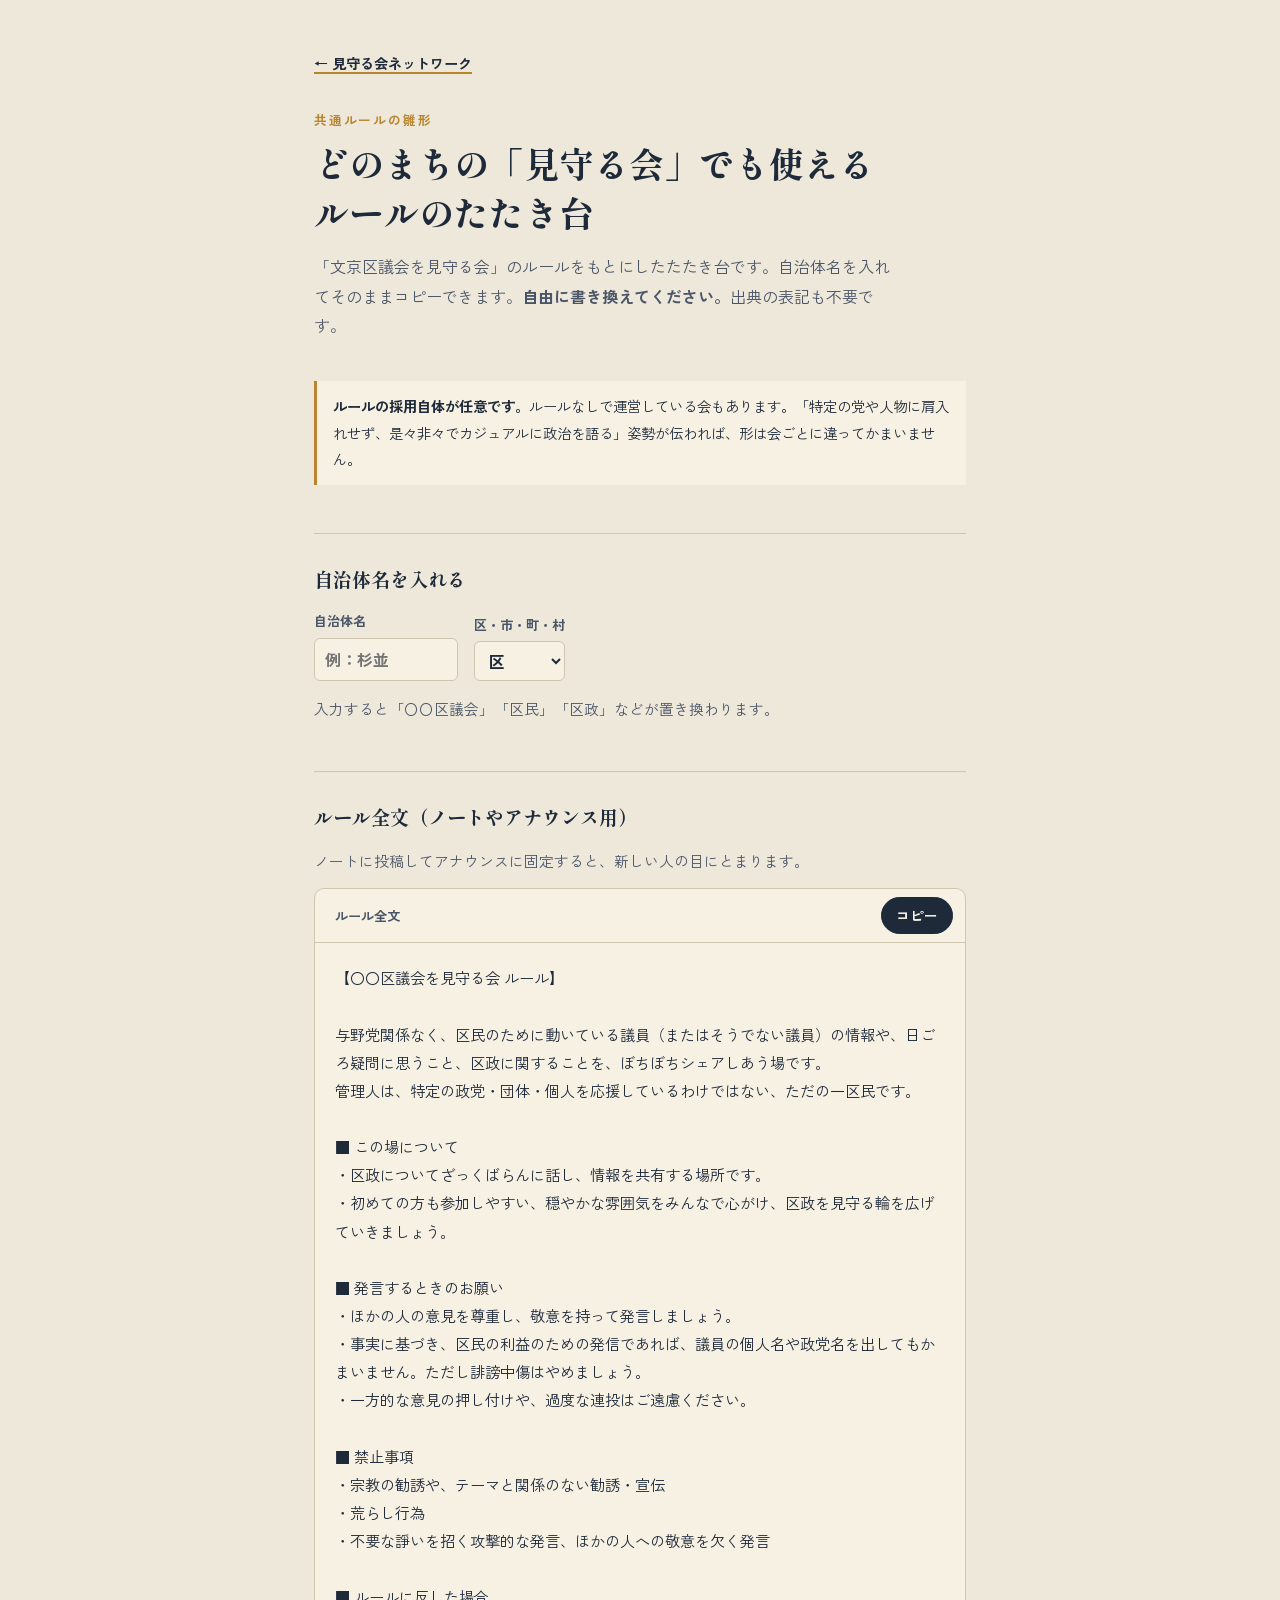
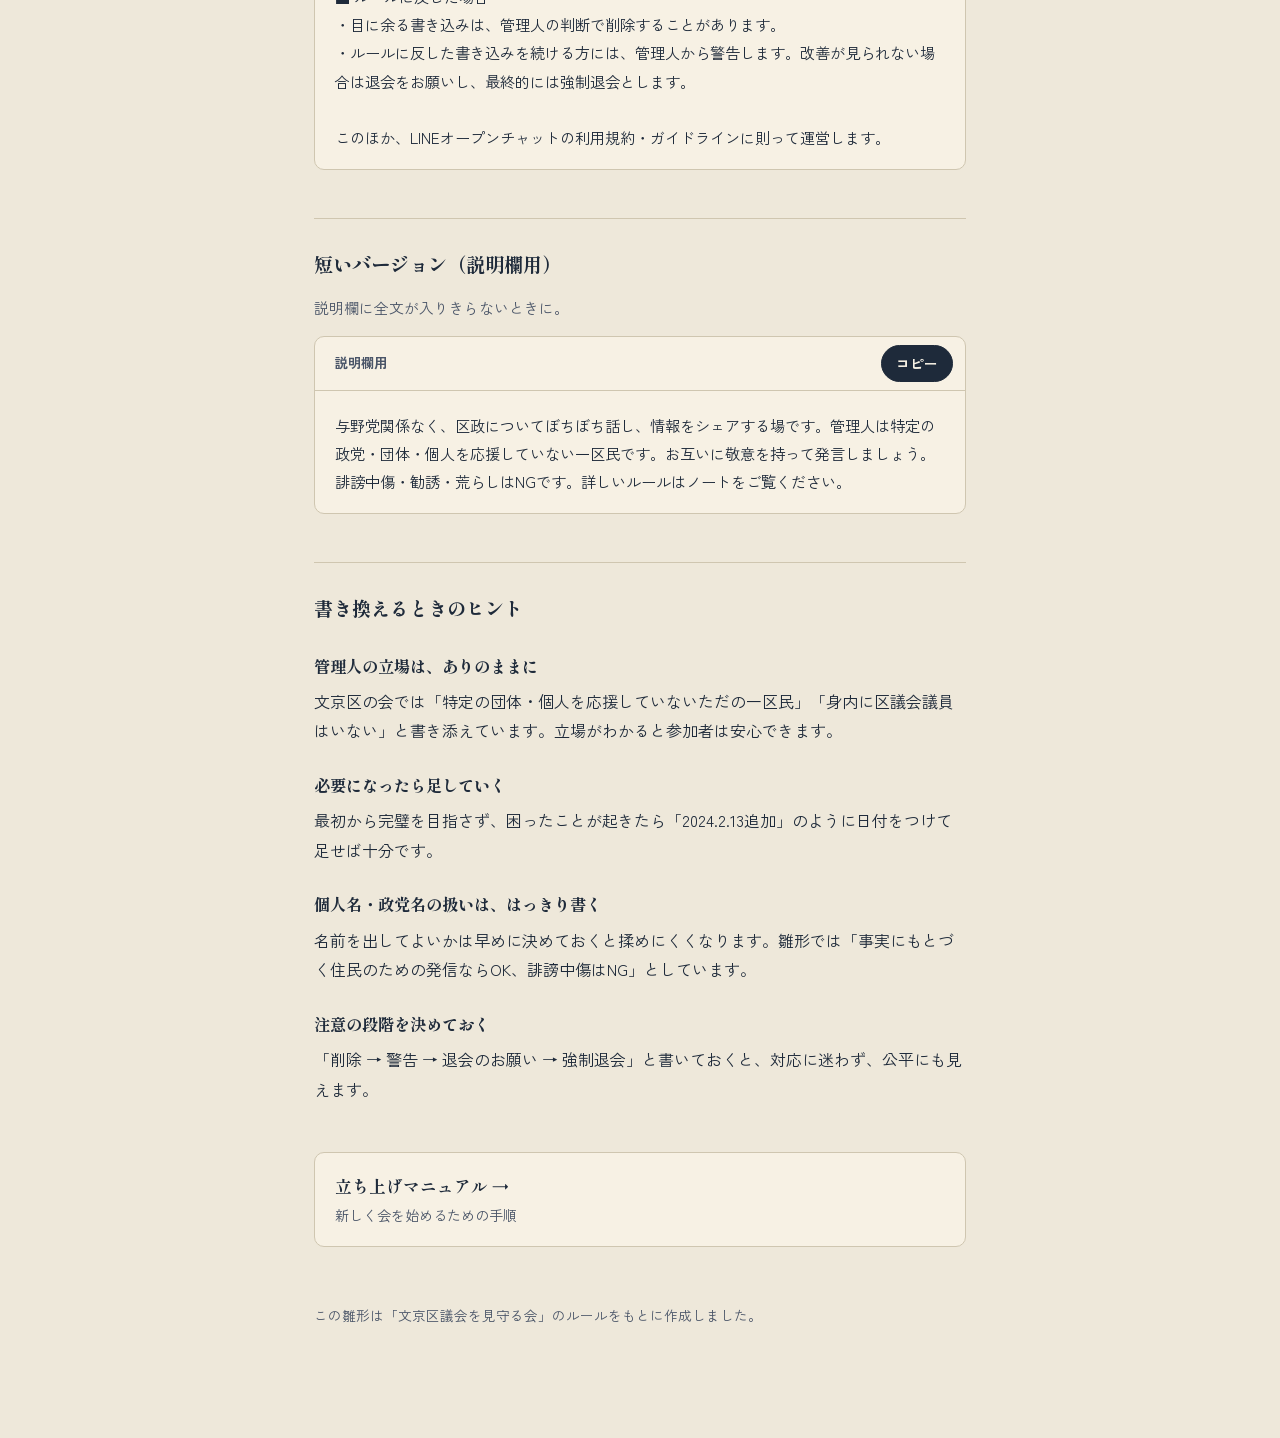
==== rules/index.html @ 979ca60f "共通ルールの雛形と立ち上げマニュアル追加" ====
<!DOCTYPE html>
<html lang="ja">
<head>
<meta charset="UTF-8">
<meta name="viewport" content="width=device-width, initial-scale=1.0">
<title>共通ルールの雛形 | 見守る会ネットワーク</title>
<meta name="description" content="各地の「議会を見守る会」のLINEオープンチャットで使える、共通ルールの雛形です。文京区議会を見守る会のルールをもとにしています。自治体名を入れてコピーし、適宜改変してお使いください。">
<link rel="canonical" href="https://sunmoonstern.github.io/minamoru-network/rules/">
<link rel="stylesheet" href="../guide.css">
</head>
<body>
<div class="wrap">

  <a class="back" href="../">← 見守る会ネットワーク</a>

  <p class="kicker">共通ルールの雛形</p>
  <h1>どのまちの「見守る会」でも使える<br>ルールのたたき台</h1>
  <p class="lede">「文京区議会を見守る会」のルールをもとにしたたたき台です。自治体名を入れてそのままコピーできます。<b>自由に書き換えてください。</b>出典の表記も不要です。</p>

  <div class="note"><b>ルールの採用自体が任意です。</b>ルールなしで運営している会もあります。「特定の党や人物に肩入れせず、是々非々でカジュアルに政治を語る」姿勢が伝われば、形は会ごとに違ってかまいません。</div>

  <h2>自治体名を入れる</h2>
  <div class="fill">
    <label>自治体名
      <input id="place" type="text" placeholder="例：杉並" autocomplete="off">
    </label>
    <label>区・市・町・村
      <select id="kind">
        <option>区</option>
        <option>市</option>
        <option>町</option>
        <option>村</option>
      </select>
    </label>
  </div>
  <p class="soft">入力すると「〇〇区議会」「区民」「区政」などが置き換わります。</p>

  <h2>ルール全文（ノートやアナウンス用）</h2>
  <p class="soft">ノートに投稿してアナウンスに固定すると、新しい人の目にとまります。</p>

  <div class="tpl">
    <div class="tpl-bar"><span>ルール全文</span><button class="copy" type="button" data-target="full">コピー</button></div>
<pre id="full">【〇〇区議会を見守る会 ルール】

与野党関係なく、区民のために動いている議員（またはそうでない議員）の情報や、日ごろ疑問に思うこと、区政に関することを、ぼちぼちシェアしあう場です。
管理人は、特定の政党・団体・個人を応援しているわけではない、ただの一区民です。

■ この場について
・区政についてざっくばらんに話し、情報を共有する場所です。
・初めての方も参加しやすい、穏やかな雰囲気をみんなで心がけ、区政を見守る輪を広げていきましょう。

■ 発言するときのお願い
・ほかの人の意見を尊重し、敬意を持って発言しましょう。
・事実に基づき、区民の利益のための発信であれば、議員の個人名や政党名を出してもかまいません。ただし誹謗中傷はやめましょう。
・一方的な意見の押し付けや、過度な連投はご遠慮ください。

■ 禁止事項
・宗教の勧誘や、テーマと関係のない勧誘・宣伝
・荒らし行為
・不要な諍いを招く攻撃的な発言、ほかの人への敬意を欠く発言

■ ルールに反した場合
・目に余る書き込みは、管理人の判断で削除することがあります。
・ルールに反した書き込みを続ける方には、管理人から警告します。改善が見られない場合は退会をお願いし、最終的には強制退会とします。

このほか、LINEオープンチャットの利用規約・ガイドラインに則って運営します。</pre>
  </div>

  <h2>短いバージョン（説明欄用）</h2>
  <p class="soft">説明欄に全文が入りきらないときに。</p>

  <div class="tpl">
    <div class="tpl-bar"><span>説明欄用</span><button class="copy" type="button" data-target="short">コピー</button></div>
<pre id="short">与野党関係なく、区政についてぼちぼち話し、情報をシェアする場です。管理人は特定の政党・団体・個人を応援していない一区民です。お互いに敬意を持って発言しましょう。誹謗中傷・勧誘・荒らしはNGです。詳しいルールはノートをご覧ください。</pre>
  </div>

  <h2>書き換えるときのヒント</h2>

  <h3>管理人の立場は、ありのままに</h3>
  <p>文京区の会では「特定の団体・個人を応援していないただの一区民」「身内に区議会議員はいない」と書き添えています。立場がわかると参加者は安心できます。</p>

  <h3>必要になったら足していく</h3>
  <p>最初から完璧を目指さず、困ったことが起きたら「2024.2.13追加」のように日付をつけて足せば十分です。</p>

  <h3>個人名・政党名の扱いは、はっきり書く</h3>
  <p>名前を出してよいかは早めに決めておくと揉めにくくなります。雛形では「事実にもとづく住民のための発信ならOK、誹謗中傷はNG」としています。</p>

  <h3>注意の段階を決めておく</h3>
  <p>「削除 → 警告 → 退会のお願い → 強制退会」と書いておくと、対応に迷わず、公平にも見えます。</p>

  <a class="next" href="../start/">
    <b>立ち上げマニュアル →</b>
    <span>新しく会を始めるための手順</span>
  </a>

  <footer>
    <p>この雛形は「文京区議会を見守る会」のルールをもとに作成しました。</p>
  </footer>

</div>

<script>
(function(){
  var place = document.getElementById('place');
  var kind = document.getElementById('kind');
  var blocks = ['full','short'].map(function(id){
    var el = document.getElementById(id);
    return {el: el, src: el.textContent};
  });

  function render(){
    var k = kind.value;
    var name = place.value.trim().replace(/[区市町村]$/, '') || '〇〇';
    blocks.forEach(function(b){
      b.el.textContent = b.src
        .replace(/〇〇区議会/g, name + k + '議会')
        .replace(/区民/g, k + '民')
        .replace(/区政/g, (place.value.trim() ? name + k : k) + '政');
    });
  }
  place.addEventListener('input', render);
  kind.addEventListener('change', render);

  document.querySelectorAll('.copy').forEach(function(btn){
    btn.addEventListener('click', function(){
      var text = document.getElementById(btn.dataset.target).textContent;
      var done = function(){
        btn.textContent = 'コピーしました';
        btn.setAttribute('data-done', '');
        setTimeout(function(){ btn.textContent = 'コピー'; btn.removeAttribute('data-done'); }, 2000);
      };
      if(navigator.clipboard){
        navigator.clipboard.writeText(text).then(done);
      }else{
        var ta = document.createElement('textarea');
        ta.value = text; document.body.appendChild(ta); ta.select();
        document.execCommand('copy'); ta.remove(); done();
      }
    });
  });
})();
</script>

</body>
</html>
---- guide.css ----
/* 共通ルールの雛形・立ち上げマニュアル用の共通スタイル（トップページと同じ配色） */
@import url('https://fonts.googleapis.com/css2?family=Shippori+Mincho+B1:wght@600;800&family=Zen+Kaku+Gothic+New:wght@400;500;700&display=swap');

:root{
  --paper:#EEE8DA; --paper-light:#F7F1E4; --ink:#1E2A3A; --ink-soft:#4A5568;
  --gold:#B8862E; --green:#4B6B4F; --rule:#CFC6B0;
  --serif:'Shippori Mincho B1',serif;
  --sans:'Zen Kaku Gothic New','Hiragino Sans',sans-serif;
}
*{box-sizing:border-box}
html{-webkit-text-size-adjust:100%}
body{margin:0;background:var(--paper);color:var(--ink);font-family:var(--sans);line-height:1.85}
a{color:inherit;text-decoration-color:var(--gold);text-decoration-thickness:2px;text-underline-offset:3px}
a:focus-visible,button:focus-visible,input:focus-visible,select:focus-visible{outline:2px solid var(--green);outline-offset:3px}
.wrap{max-width:700px;margin:0 auto;padding:48px 24px 96px}

.back{display:inline-block;font-size:.88rem;font-weight:700;margin-bottom:32px}
.kicker{font-size:.8rem;font-weight:700;letter-spacing:.14em;color:var(--gold);margin:0 0 6px}
h1{font-family:var(--serif);font-weight:800;font-size:clamp(1.6rem,4.6vw,2.2rem);line-height:1.4;margin:0 0 16px}
.lede{color:var(--ink-soft);margin:0 0 40px;max-width:36em}

h2{font-family:var(--serif);font-weight:800;font-size:1.2rem;margin:48px 0 12px;padding-top:28px;border-top:1px solid var(--rule)}
h3{font-family:var(--serif);font-weight:800;font-size:1.02rem;margin:24px 0 6px}
p{margin:0 0 14px}
ul,ol{margin:0 0 14px;padding-left:1.4em}
li{margin:0 0 6px}
.soft{color:var(--ink-soft);font-size:.92rem}

.note{padding:12px 16px;background:var(--paper-light);border-left:3px solid var(--gold);font-size:.9rem;margin:0 0 16px}

/* 雛形のカスタマイズ欄とテンプレート本文 */
.fill{display:flex;flex-wrap:wrap;gap:10px 16px;align-items:end;margin:0 0 14px}
.fill label{display:flex;flex-direction:column;font-size:.82rem;font-weight:700;color:var(--ink-soft);gap:4px}
.fill input,.fill select{font:inherit;font-size:1rem;padding:6px 10px;border:1px solid var(--rule);border-radius:6px;background:var(--paper-light);color:var(--ink)}
.fill input{width:9em}

.tpl{position:relative;background:var(--paper-light);border:1px solid var(--rule);border-radius:10px;margin:0 0 12px}
.tpl pre{margin:0;padding:20px 20px 18px;white-space:pre-wrap;word-break:break-word;font-family:var(--sans);font-size:.95rem;line-height:1.85}
.tpl-bar{display:flex;justify-content:space-between;align-items:center;gap:12px;padding:8px 12px 8px 20px;border-bottom:1px solid var(--rule);font-size:.82rem;font-weight:700;color:var(--ink-soft)}
.copy{font:inherit;font-size:.85rem;font-weight:700;padding:5px 14px;border-radius:999px;border:1px solid var(--ink);background:var(--ink);color:var(--paper-light);cursor:pointer}
.copy:hover{background:var(--green);border-color:var(--green)}
.copy[data-done]{background:var(--green);border-color:var(--green)}

/* 立ち上げ手順 */
.steps{list-style:none;padding:0;margin:0;counter-reset:step}
.steps>li{counter-increment:step;position:relative;padding:0 0 8px 64px;margin:0 0 28px}
.steps>li::before{content:counter(step);position:absolute;left:0;top:0;width:44px;height:44px;border-radius:50%;background:var(--gold);color:var(--ink);font-family:var(--serif);font-weight:800;font-size:1.2rem;display:flex;align-items:center;justify-content:center}
.steps>li>h3{margin-top:8px}

.check{list-style:none;padding:0}
.check li{padding-left:1.8em;position:relative}
.check li::before{content:"";position:absolute;left:0;top:.45em;width:1em;height:1em;border:2px solid var(--gold);border-radius:3px}

.next{display:block;margin-top:48px;padding:18px 20px;border:1px solid var(--rule);border-radius:10px;background:var(--paper-light);text-decoration:none}
.next:hover{border-color:var(--gold)}
.next b{font-family:var(--serif);font-size:1.05rem}
.next span{display:block;font-size:.88rem;color:var(--ink-soft)}

footer{margin-top:56px;font-size:.85rem;color:var(--ink-soft)}

@media (max-width:520px){
  .wrap{padding:36px 18px 72px}
  .steps>li{padding-left:56px}
  .steps>li::before{width:38px;height:38px;font-size:1.05rem}
}
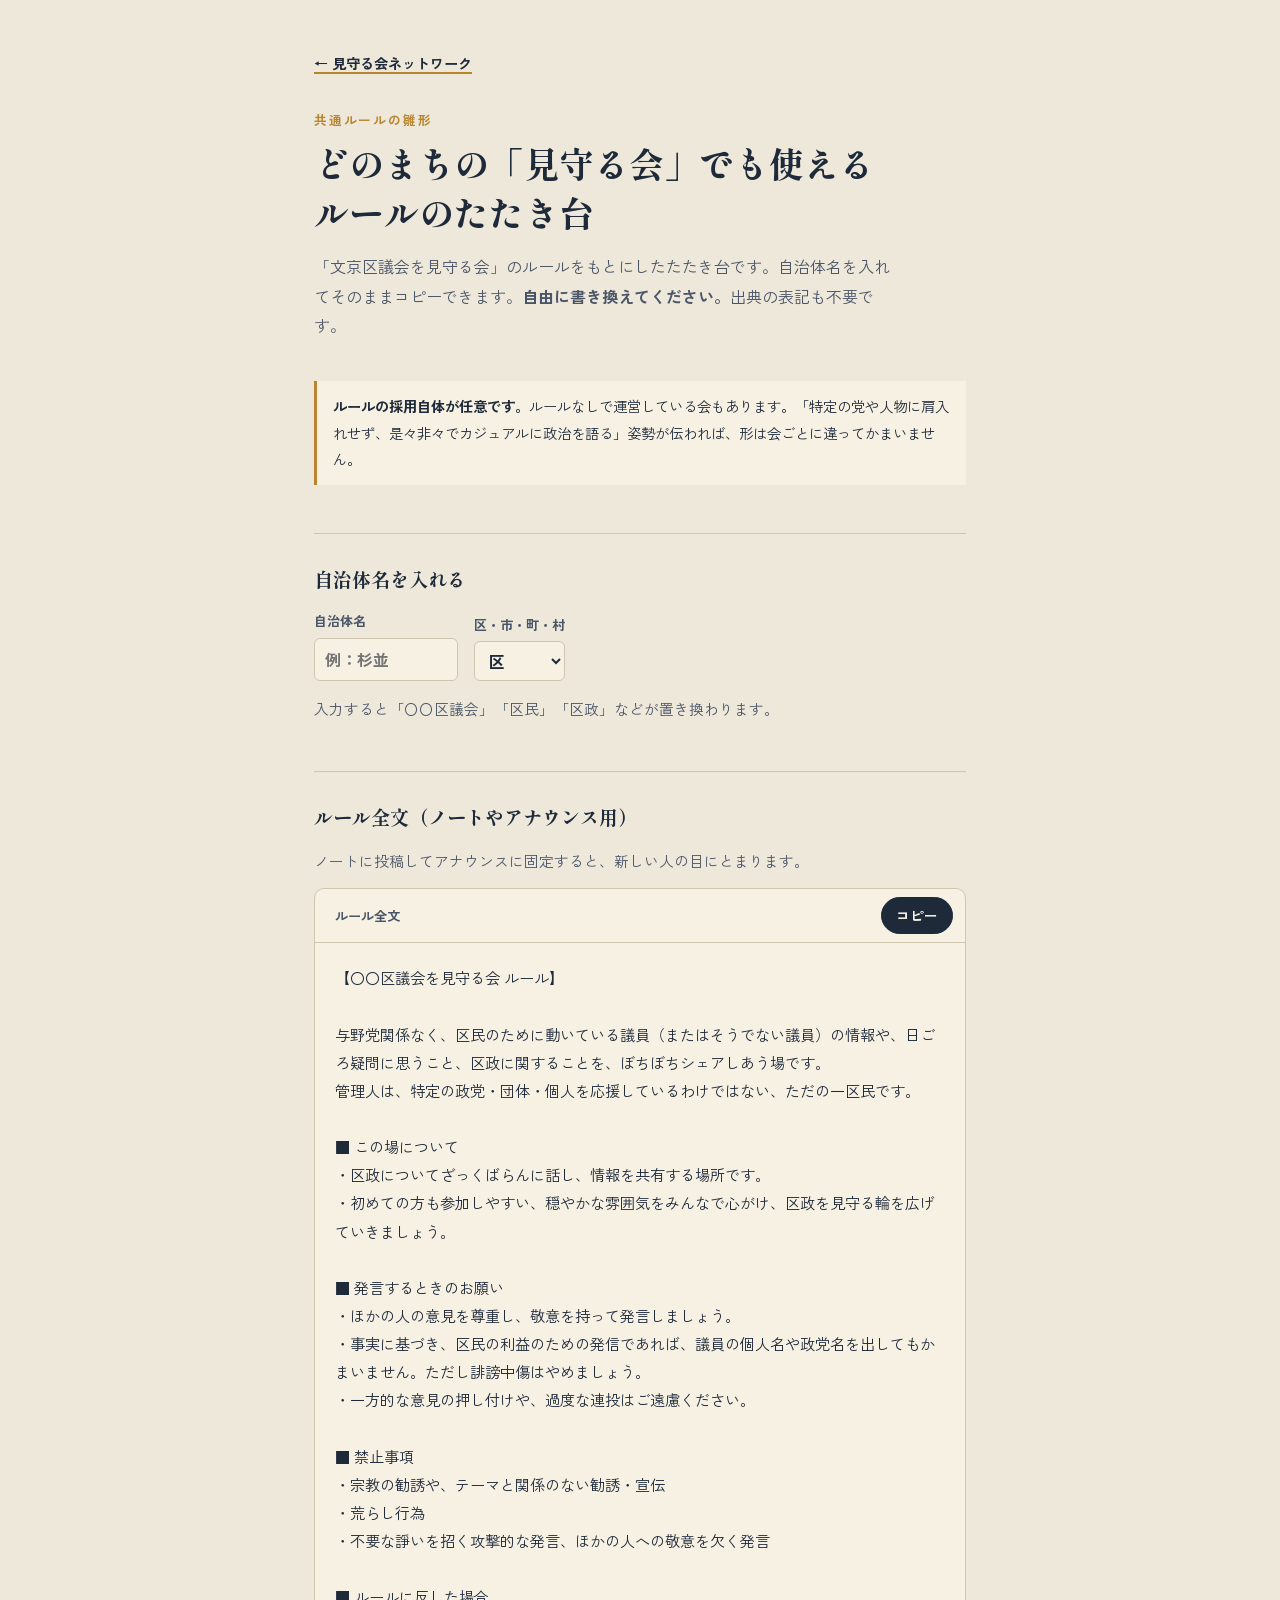
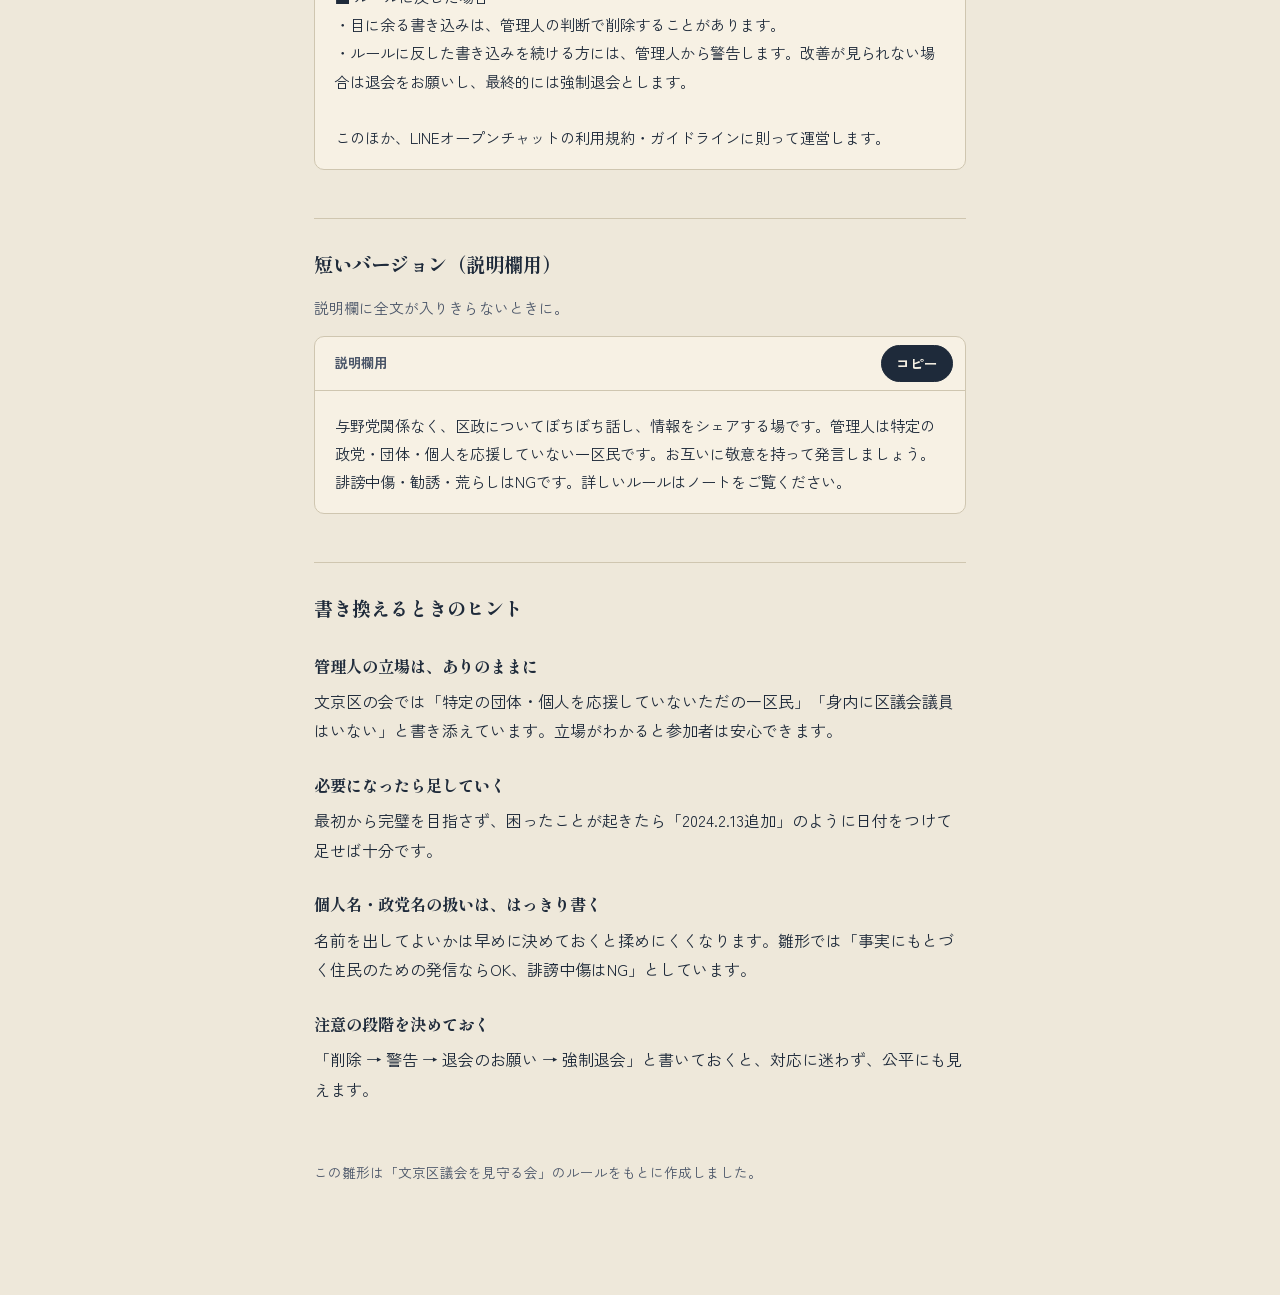
==== commit 19a602b6: "立ち上げマニュアルを削除し、管理人オープンチャットの案内をトップに移動 Co-Authored-By: Claude Opus 5.5 <noreply@anthropic.com>" ====
--- a/rules/index.html
+++ b/rules/index.html
@@ -88,10 +88,6 @@
   <h3>注意の段階を決めておく</h3>
   <p>「削除 → 警告 → 退会のお願い → 強制退会」と書いておくと、対応に迷わず、公平にも見えます。</p>
 
-  <a class="next" href="../start/">
-    <b>立ち上げマニュアル →</b>
-    <span>新しく会を始めるための手順</span>
-  </a>
 
   <footer>
     <p>この雛形は「文京区議会を見守る会」のルールをもとに作成しました。</p>
